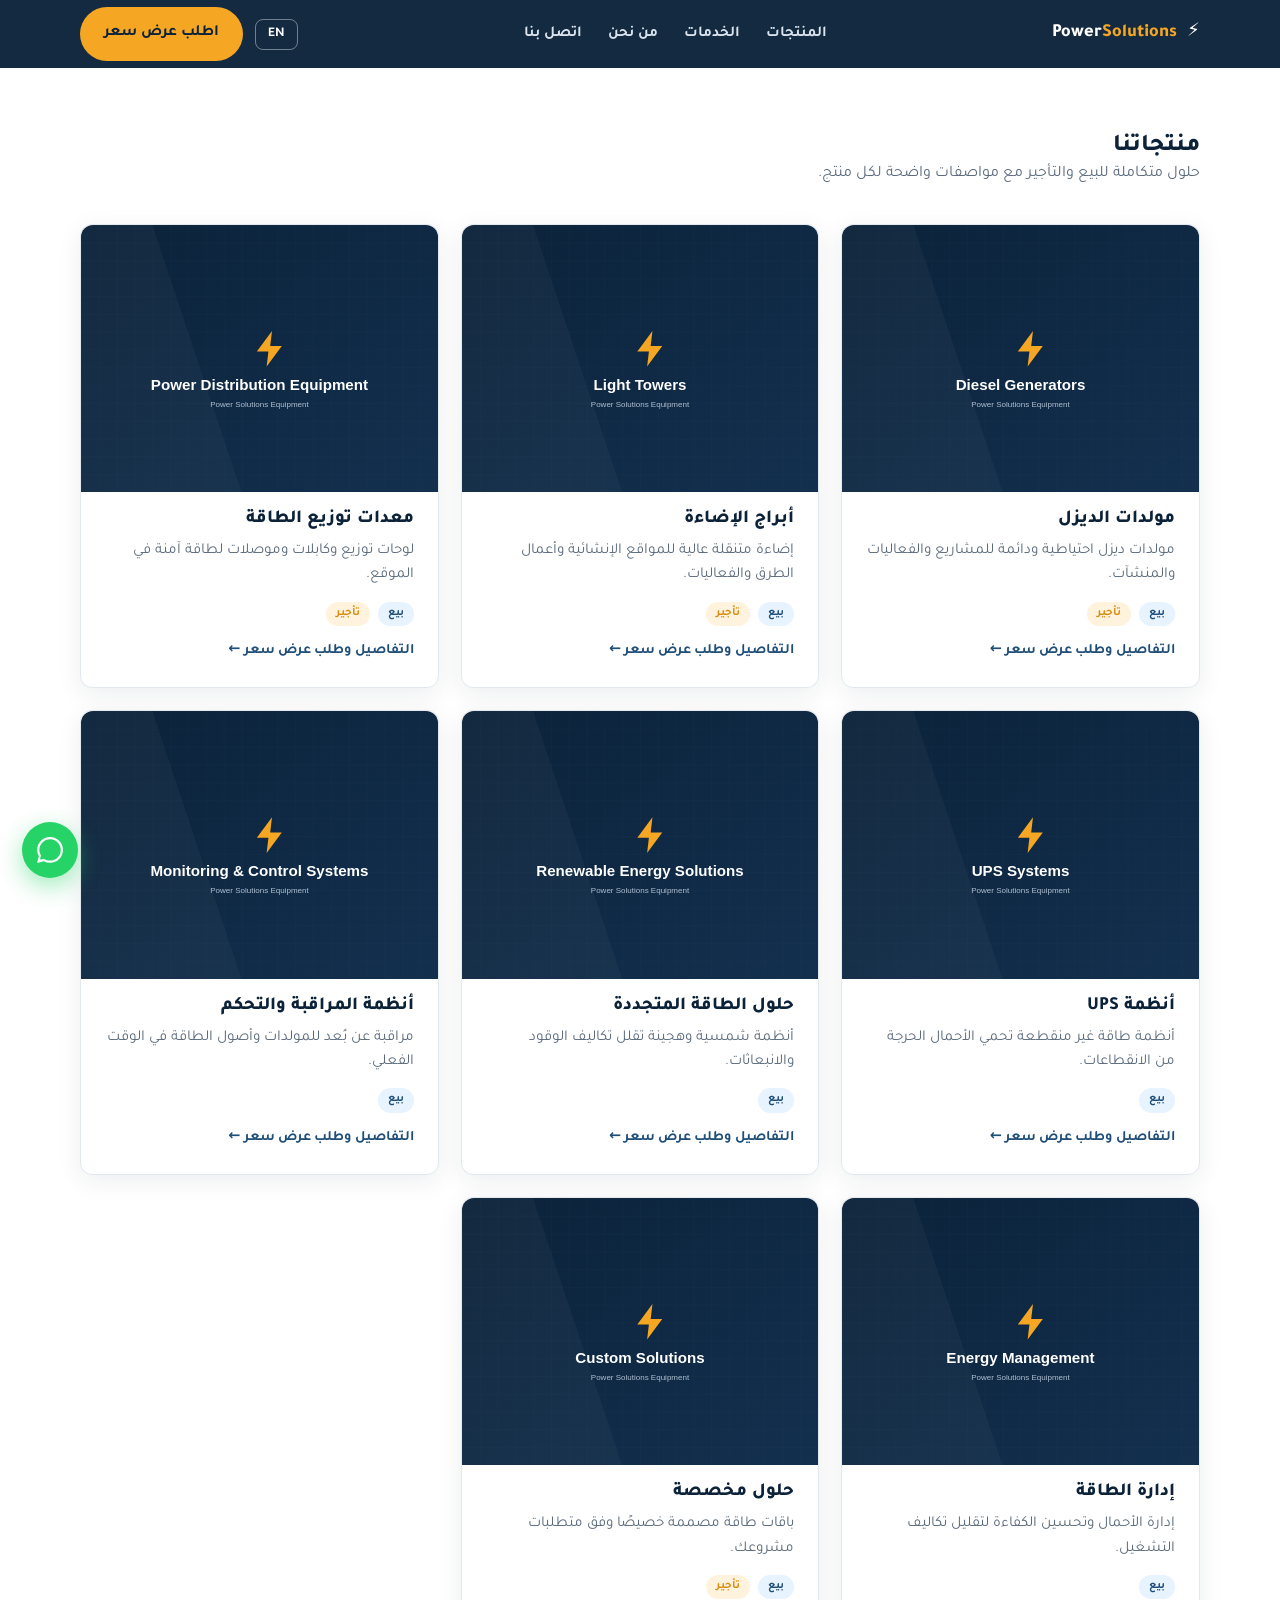
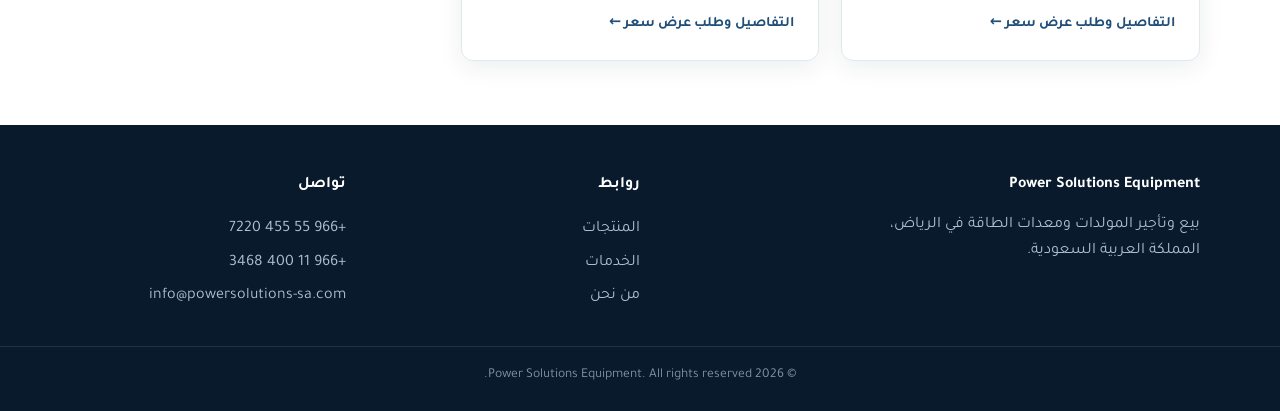
==== products/index.html @ 56296ce0 "Initial Power Solutions Equipment website Bilingual AR/EN static marketing site: home, products (8 d" ====
<!DOCTYPE html>
<html lang="ar" dir="rtl">
<head>
  <meta charset="UTF-8" />
  <meta name="viewport" content="width=device-width, initial-scale=1.0" />
  <title>Products | Power Solutions Equipment — منتجاتنا</title>
  <meta name="description" content="Generators, light towers, UPS, power distribution and renewable energy — for sale and rental in Riyadh." />
  <link rel="canonical" href="https://powersolutions-sa.com/products/" />
  <link rel="preconnect" href="https://fonts.googleapis.com" />
  <link rel="preconnect" href="https://fonts.gstatic.com" crossorigin />
  <link href="https://fonts.googleapis.com/css2?family=Inter:wght@400;600;700;800&family=Tajawal:wght@400;500;700;800&display=swap" rel="stylesheet" />
  <link rel="stylesheet" href="../css/styles.css" />
  
</head>
<body>
  <header class="site-header">
    <div class="container nav">
      <a class="brand" href="../index.html">⚡ <span>Power<span class="spark">Solutions</span></span></a>
      <nav class="nav-links">
        <a href="index.html"><span data-ar>المنتجات</span><span data-en>Products</span></a>
        <a href="../services.html"><span data-ar>الخدمات</span><span data-en>Services</span></a>
        <a href="../about.html"><span data-ar>من نحن</span><span data-en>About</span></a>
        <a href="../index.html#quote"><span data-ar>اتصل بنا</span><span data-en>Contact</span></a>
      </nav>
      <div class="nav-actions">
        <button class="lang-toggle" data-lang-toggle><span data-lang-label>EN</span></button>
        <a class="btn btn-primary" href="../index.html#quote"><span data-ar>اطلب عرض سعر</span><span data-en>Get a quote</span></a>
        <button class="nav-toggle" data-nav-toggle aria-label="Menu">☰</button>
      </div>
    </div>
    <div class="mobile-menu" data-mobile-menu>
      <a href="index.html"><span data-ar>المنتجات</span><span data-en>Products</span></a>
      <a href="../services.html"><span data-ar>الخدمات</span><span data-en>Services</span></a>
      <a href="../about.html"><span data-ar>من نحن</span><span data-en>About</span></a>
      <a href="../index.html#quote"><span data-ar>اتصل بنا</span><span data-en>Contact</span></a>
    </div>
  </header>
  <section class="section">
    <div class="container">
      <h1 class="section-title"><span data-ar>منتجاتنا</span><span data-en>Our Products</span></h1>
      <p class="section-sub"><span data-ar>حلول متكاملة للبيع والتأجير مع مواصفات واضحة لكل منتج.</span><span data-en>Complete sale and rental solutions with clear specs for every product.</span></p>
      <div class="grid cols-3">
        <article class="card">
          <div class="media"><img src="../assets/img/generators.svg" alt="Diesel Generators" loading="lazy" /></div>
          <h3><span data-ar>مولدات الديزل</span><span data-en>Diesel Generators</span></h3>
          <p><span data-ar>مولدات ديزل احتياطية ودائمة للمشاريع والفعاليات والمنشآت.</span><span data-en>Reliable standby and prime power generators for projects, events and facilities.</span></p>
          <div class="tag-row"><span class="tag buy"><span data-ar>بيع</span><span data-en>Buy</span></span><span class="tag rent"><span data-ar>تأجير</span><span data-en>Rent</span></span></div>
          <a class="card-link" href="generators.html"><span data-ar>التفاصيل وطلب عرض سعر ←</span><span data-en>Details & quote →</span></a>
        </article>
        <article class="card">
          <div class="media"><img src="../assets/img/light-towers.svg" alt="Light Towers" loading="lazy" /></div>
          <h3><span data-ar>أبراج الإضاءة</span><span data-en>Light Towers</span></h3>
          <p><span data-ar>إضاءة متنقلة عالية للمواقع الإنشائية وأعمال الطرق والفعاليات.</span><span data-en>Mobile high-mast lighting for construction sites, roadworks and events.</span></p>
          <div class="tag-row"><span class="tag buy"><span data-ar>بيع</span><span data-en>Buy</span></span><span class="tag rent"><span data-ar>تأجير</span><span data-en>Rent</span></span></div>
          <a class="card-link" href="light-towers.html"><span data-ar>التفاصيل وطلب عرض سعر ←</span><span data-en>Details & quote →</span></a>
        </article>
        <article class="card">
          <div class="media"><img src="../assets/img/power-distribution.svg" alt="Power Distribution Equipment" loading="lazy" /></div>
          <h3><span data-ar>معدات توزيع الطاقة</span><span data-en>Power Distribution Equipment</span></h3>
          <p><span data-ar>لوحات توزيع وكابلات وموصلات لطاقة آمنة في الموقع.</span><span data-en>Distribution boards, cables and connectors for safe on-site power.</span></p>
          <div class="tag-row"><span class="tag buy"><span data-ar>بيع</span><span data-en>Buy</span></span><span class="tag rent"><span data-ar>تأجير</span><span data-en>Rent</span></span></div>
          <a class="card-link" href="power-distribution.html"><span data-ar>التفاصيل وطلب عرض سعر ←</span><span data-en>Details & quote →</span></a>
        </article>
        <article class="card">
          <div class="media"><img src="../assets/img/ups.svg" alt="UPS Systems" loading="lazy" /></div>
          <h3><span data-ar>أنظمة UPS</span><span data-en>UPS Systems</span></h3>
          <p><span data-ar>أنظمة طاقة غير منقطعة تحمي الأحمال الحرجة من الانقطاعات.</span><span data-en>Uninterruptible power supplies protecting critical loads from outages.</span></p>
          <div class="tag-row"><span class="tag buy"><span data-ar>بيع</span><span data-en>Buy</span></span></div>
          <a class="card-link" href="ups.html"><span data-ar>التفاصيل وطلب عرض سعر ←</span><span data-en>Details & quote →</span></a>
        </article>
        <article class="card">
          <div class="media"><img src="../assets/img/renewable-energy.svg" alt="Renewable Energy Solutions" loading="lazy" /></div>
          <h3><span data-ar>حلول الطاقة المتجددة</span><span data-en>Renewable Energy Solutions</span></h3>
          <p><span data-ar>أنظمة شمسية وهجينة تقلل تكاليف الوقود والانبعاثات.</span><span data-en>Solar and hybrid systems that cut fuel costs and emissions.</span></p>
          <div class="tag-row"><span class="tag buy"><span data-ar>بيع</span><span data-en>Buy</span></span></div>
          <a class="card-link" href="renewable-energy.html"><span data-ar>التفاصيل وطلب عرض سعر ←</span><span data-en>Details & quote →</span></a>
        </article>
        <article class="card">
          <div class="media"><img src="../assets/img/monitoring-control.svg" alt="Monitoring & Control Systems" loading="lazy" /></div>
          <h3><span data-ar>أنظمة المراقبة والتحكم</span><span data-en>Monitoring & Control Systems</span></h3>
          <p><span data-ar>مراقبة عن بُعد للمولدات وأصول الطاقة في الوقت الفعلي.</span><span data-en>Remote monitoring of generators and power assets in real time.</span></p>
          <div class="tag-row"><span class="tag buy"><span data-ar>بيع</span><span data-en>Buy</span></span></div>
          <a class="card-link" href="monitoring-control.html"><span data-ar>التفاصيل وطلب عرض سعر ←</span><span data-en>Details & quote →</span></a>
        </article>
        <article class="card">
          <div class="media"><img src="../assets/img/energy-management.svg" alt="Energy Management" loading="lazy" /></div>
          <h3><span data-ar>إدارة الطاقة</span><span data-en>Energy Management</span></h3>
          <p><span data-ar>إدارة الأحمال وتحسين الكفاءة لتقليل تكاليف التشغيل.</span><span data-en>Load management and efficiency optimization to reduce running costs.</span></p>
          <div class="tag-row"><span class="tag buy"><span data-ar>بيع</span><span data-en>Buy</span></span></div>
          <a class="card-link" href="energy-management.html"><span data-ar>التفاصيل وطلب عرض سعر ←</span><span data-en>Details & quote →</span></a>
        </article>
        <article class="card">
          <div class="media"><img src="../assets/img/custom-solutions.svg" alt="Custom Solutions" loading="lazy" /></div>
          <h3><span data-ar>حلول مخصصة</span><span data-en>Custom Solutions</span></h3>
          <p><span data-ar>باقات طاقة مصممة خصيصًا وفق متطلبات مشروعك.</span><span data-en>Tailored power packages engineered to your project requirements.</span></p>
          <div class="tag-row"><span class="tag buy"><span data-ar>بيع</span><span data-en>Buy</span></span><span class="tag rent"><span data-ar>تأجير</span><span data-en>Rent</span></span></div>
          <a class="card-link" href="custom-solutions.html"><span data-ar>التفاصيل وطلب عرض سعر ←</span><span data-en>Details & quote →</span></a>
        </article>
      </div>
    </div>
  </section>
  <footer class="site-footer">
    <div class="container footer-grid">
      <div>
        <h4>Power Solutions Equipment</h4>
        <p style="max-width:320px"><span data-ar>بيع وتأجير المولدات ومعدات الطاقة في الرياض، المملكة العربية السعودية.</span><span data-en>Sale and rental of generators and power equipment in Riyadh, Saudi Arabia.</span></p>
      </div>
      <div>
        <h4><span data-ar>روابط</span><span data-en>Links</span></h4>
        <a href="index.html"><span data-ar>المنتجات</span><span data-en>Products</span></a>
        <a href="../services.html"><span data-ar>الخدمات</span><span data-en>Services</span></a>
        <a href="../about.html"><span data-ar>من نحن</span><span data-en>About</span></a>
      </div>
      <div>
        <h4><span data-ar>تواصل</span><span data-en>Contact</span></h4>
        <a href="tel:+966554557220">+966 55 455 7220</a>
        <a href="tel:+966114003468">+966 11 400 3468</a>
        <a href="mailto:info@powersolutions-sa.com">info@powersolutions-sa.com</a>
      </div>
    </div>
    <div class="footer-bottom">© 2026 Power Solutions Equipment. All rights reserved.</div>
  </footer>
  <a class="wa-float" data-wa="966554557220" target="_blank" rel="noopener" aria-label="WhatsApp">
    <svg width="26" height="26" viewBox="0 0 24 24" fill="currentColor"><path d="M.057 24l1.687-6.163a11.867 11.867 0 01-1.587-5.945C.16 5.335 5.495 0 12.05 0a11.82 11.82 0 018.413 3.488 11.82 11.82 0 013.48 8.414c-.003 6.557-5.338 11.892-11.893 11.892a11.9 11.9 0 01-5.688-1.448L.057 24zm6.597-3.807c1.676.995 3.276 1.591 5.392 1.592 5.448 0 9.886-4.434 9.889-9.885.002-5.462-4.415-9.89-9.881-9.892-5.452 0-9.887 4.434-9.889 9.884a9.86 9.86 0 001.51 5.26l-.999 3.648 3.978-.607z"/></svg>
  </a>
  <script src="../js/i18n.js"></script>
  <script src="../js/main.js"></script>
</body>
</html>
---- css/styles.css ----
/* ==========================================================================
   Power Solutions Equipment (PSE) — base styles
   Mobile-first · RTL/LTR aware · industrial energy brand
   ========================================================================== */

:root {
  --navy: #0b2239;        /* deep industrial navy */
  --navy-700: #13304f;
  --steel: #1f4e79;
  --amber: #f5a623;       /* energy accent */
  --amber-600: #d98c0f;
  --ink: #1a2230;
  --muted: #5b6b7c;
  --line: #e3e8ee;
  --bg: #ffffff;
  --bg-soft: #f5f8fb;
  --white: #ffffff;
  --radius: 12px;
  --shadow: 0 6px 24px rgba(11, 34, 57, 0.08);
  --max: 1160px;
  --font-ar: "Tajawal", system-ui, sans-serif;
  --font-en: "Inter", system-ui, sans-serif;
}

* { box-sizing: border-box; margin: 0; padding: 0; }

html { scroll-behavior: smooth; }

body {
  font-family: var(--font-en);
  color: var(--ink);
  background: var(--bg);
  line-height: 1.6;
  -webkit-font-smoothing: antialiased;
}

html[lang="ar"] body { font-family: var(--font-ar); }

img { max-width: 100%; display: block; }

a { color: inherit; text-decoration: none; }

.container { width: 100%; max-width: var(--max); margin: 0 auto; padding: 0 20px; }

.section { padding: 64px 0; }
.section-soft { background: var(--bg-soft); }

h1, h2, h3 { line-height: 1.25; color: var(--navy); font-weight: 800; }
h2.section-title { font-size: clamp(1.6rem, 4vw, 2.4rem); margin-bottom: 8px; }
.section-sub { color: var(--muted); margin-bottom: 36px; max-width: 640px; }

/* Logical properties so margins/padding flip automatically in RTL */
.section-head { margin-inline-start: 0; }

/* ---------- Buttons ---------- */
.btn {
  display: inline-flex; align-items: center; gap: 8px;
  padding: 12px 22px; border-radius: 999px; font-weight: 700;
  border: 2px solid transparent; cursor: pointer; transition: .18s;
  font-family: inherit; font-size: .98rem;
}
.btn-primary { background: var(--amber); color: var(--navy); }
.btn-primary:hover { background: var(--amber-600); transform: translateY(-1px); }
.btn-ghost { background: transparent; color: var(--white); border-color: rgba(255,255,255,.5); }
.btn-ghost:hover { background: rgba(255,255,255,.12); }
.btn-outline { background: transparent; color: var(--navy); border-color: var(--navy); }
.btn-outline:hover { background: var(--navy); color: var(--white); }

/* ---------- Header / Nav ---------- */
.site-header {
  position: sticky; top: 0; z-index: 50;
  background: rgba(11,34,57,.96); backdrop-filter: blur(6px);
  color: var(--white);
}
.nav { display: flex; align-items: center; justify-content: space-between; height: 68px; }
.brand { display: flex; align-items: center; gap: 10px; font-weight: 800; font-size: 1.15rem; color: #fff; }
.brand .spark { color: var(--amber); }
.nav-links { display: none; gap: 26px; align-items: center; }
.nav-links a { color: #dbe4ee; font-weight: 600; font-size: .95rem; }
.nav-links a:hover { color: var(--amber); }
.nav-actions { display: flex; align-items: center; gap: 12px; }
.lang-toggle {
  background: transparent; color: #fff; border: 1px solid rgba(255,255,255,.4);
  border-radius: 8px; padding: 6px 12px; font-weight: 700; cursor: pointer; font-family: inherit;
}
.nav-toggle { display: inline-flex; background: none; border: 0; color: #fff; font-size: 1.5rem; cursor: pointer; }

.mobile-menu { display: none; background: var(--navy-700); padding: 8px 20px 18px; }
.mobile-menu.open { display: block; }
.mobile-menu a { display: block; padding: 10px 0; color: #dbe4ee; font-weight: 600; border-bottom: 1px solid rgba(255,255,255,.08); }

@media (min-width: 900px) {
  .nav-links { display: flex; }
  .nav-toggle { display: none; }
}

/* ---------- Hero ---------- */
.hero {
  background:
    linear-gradient(rgba(11,34,57,.82), rgba(11,34,57,.9)),
    url("../assets/img/hero.svg") center/cover no-repeat, var(--navy);
  color: #fff; padding: 90px 0;
}
.hero h1 { color: #fff; font-size: clamp(2rem, 5.5vw, 3.4rem); max-width: 760px; }
.hero p { color: #cfdcea; font-size: 1.15rem; margin: 18px 0 30px; max-width: 620px; }
.hero-cta { display: flex; flex-wrap: wrap; gap: 14px; }
.hero-stats { display: flex; flex-wrap: wrap; gap: 36px; margin-top: 48px; }
.hero-stats .stat b { display: block; font-size: 1.9rem; color: var(--amber); }
.hero-stats .stat span { color: #aebfd0; font-size: .9rem; }

/* ---------- Cards grid ---------- */
.grid { display: grid; gap: 22px; grid-template-columns: 1fr; }
@media (min-width: 640px) { .grid.cols-2 { grid-template-columns: repeat(2, 1fr); } }
@media (min-width: 900px) {
  .grid.cols-3 { grid-template-columns: repeat(3, 1fr); }
  .grid.cols-4 { grid-template-columns: repeat(4, 1fr); }
}

.card {
  background: var(--white); border: 1px solid var(--line); border-radius: var(--radius);
  padding: 24px; box-shadow: var(--shadow); transition: .18s; display: flex; flex-direction: column;
}
.card:hover { transform: translateY(-3px); border-color: #cdd8e3; }
.card .media { margin: -24px -24px 16px; border-radius: var(--radius) var(--radius) 0 0; overflow: hidden; aspect-ratio: 4 / 3; }
.card .media img { width: 100%; height: 100%; object-fit: cover; }
.card .icon { width: 46px; height: 46px; border-radius: 10px; background: var(--bg-soft);
  display: grid; place-items: center; color: var(--steel); font-size: 1.4rem; margin-bottom: 14px; }
.card h3 { font-size: 1.15rem; margin-bottom: 8px; }
.card p { color: var(--muted); font-size: .95rem; flex: 1; }
.tag-row { display: flex; gap: 8px; margin-top: 14px; flex-wrap: wrap; }
.tag { font-size: .72rem; font-weight: 700; padding: 3px 10px; border-radius: 999px; }
.tag.buy { background: #e7f3ff; color: var(--steel); }
.tag.rent { background: #fff3dd; color: var(--amber-600); }
.card-link { margin-top: 14px; color: var(--steel); font-weight: 700; font-size: .9rem; }

/* ---------- Product detail ---------- */
.spec-table { width: 100%; border-collapse: collapse; margin: 20px 0; }
.spec-table th, .spec-table td { text-align: start; padding: 12px 14px; border-bottom: 1px solid var(--line); }
.spec-table th { width: 40%; color: var(--navy); font-weight: 700; background: var(--bg-soft); }

/* ---------- Product detail hero image ---------- */
.product-hero { width: 100%; max-height: 420px; object-fit: cover; border-radius: var(--radius); margin: 8px 0 24px; }

/* ---------- Gallery ---------- */
.gallery-item { position: relative; border-radius: var(--radius); overflow: hidden; aspect-ratio: 4 / 3; box-shadow: var(--shadow); }
.gallery-item img { width: 100%; height: 100%; object-fit: cover; transition: .25s; }
.gallery-item:hover img { transform: scale(1.05); }
.gallery-item .caption {
  position: absolute; inset-inline: 0; inset-block-end: 0; padding: 14px 16px;
  background: linear-gradient(transparent, rgba(8,26,44,.92)); color: #fff; font-weight: 700; font-size: .95rem;
}

/* ---------- Testimonials ---------- */
.testimonial { background: var(--white); border: 1px solid var(--line); border-radius: var(--radius); padding: 26px; box-shadow: var(--shadow); }
.testimonial .quote-mark { color: var(--amber); font-size: 2.4rem; line-height: 1; font-weight: 800; }
.testimonial p { color: var(--ink); margin: 6px 0 16px; font-size: 1rem; }
.testimonial .who { display: flex; align-items: center; gap: 12px; }
.testimonial .avatar { width: 42px; height: 42px; border-radius: 50%; background: var(--navy); color: #fff; display: grid; place-items: center; font-weight: 800; }
.testimonial .who b { display: block; color: var(--navy); font-size: .95rem; }
.testimonial .who span { color: var(--muted); font-size: .82rem; }
.stars { color: var(--amber); letter-spacing: 2px; }

/* ---------- Quote form ---------- */
.quote { background: var(--navy); color: #fff; }
.quote h2 { color: #fff; }
.form-grid { display: grid; gap: 16px; grid-template-columns: 1fr; max-width: 640px; }
@media (min-width: 640px) { .form-grid.two { grid-template-columns: 1fr 1fr; } }
.form-grid label { display: flex; flex-direction: column; gap: 6px; font-size: .9rem; color: #cfdcea; }
.form-grid input, .form-grid select, .form-grid textarea {
  padding: 12px 14px; border-radius: 10px; border: 1px solid rgba(255,255,255,.2);
  background: rgba(255,255,255,.06); color: #fff; font-family: inherit; font-size: 1rem;
}
.form-grid input::placeholder, .form-grid textarea::placeholder { color: #8ea3b8; }
.form-grid .full { grid-column: 1 / -1; }

/* ---------- Footer ---------- */
.site-footer { background: #081a2c; color: #aebfd0; padding: 48px 0 24px; }
.footer-grid { display: grid; gap: 28px; grid-template-columns: 1fr; }
@media (min-width: 720px) { .footer-grid { grid-template-columns: 2fr 1fr 1fr; } }
.site-footer h4 { color: #fff; margin-bottom: 14px; font-size: 1rem; }
.site-footer a { display: block; padding: 4px 0; color: #aebfd0; }
.site-footer a:hover { color: var(--amber); }
.footer-bottom { border-top: 1px solid rgba(255,255,255,.1); margin-top: 32px; padding-top: 18px;
  font-size: .85rem; text-align: center; color: #7f93a8; }

/* ---------- Floating WhatsApp ---------- */
.wa-float {
  position: fixed; inset-block-end: 22px; inset-inline-end: 22px; z-index: 60;
  width: 56px; height: 56px; border-radius: 50%; background: #25d366;
  display: grid; place-items: center; box-shadow: 0 8px 24px rgba(37,211,102,.45);
  color: #fff; font-size: 1.7rem; transition: .18s;
}
.wa-float:hover { transform: scale(1.08); }

/* ---------- i18n visibility ---------- */
[data-ar] { display: none; }
html[lang="ar"] [data-ar] { display: revert; }
html[lang="ar"] [data-en] { display: none; }
html[lang="en"] [data-en] { display: revert; }
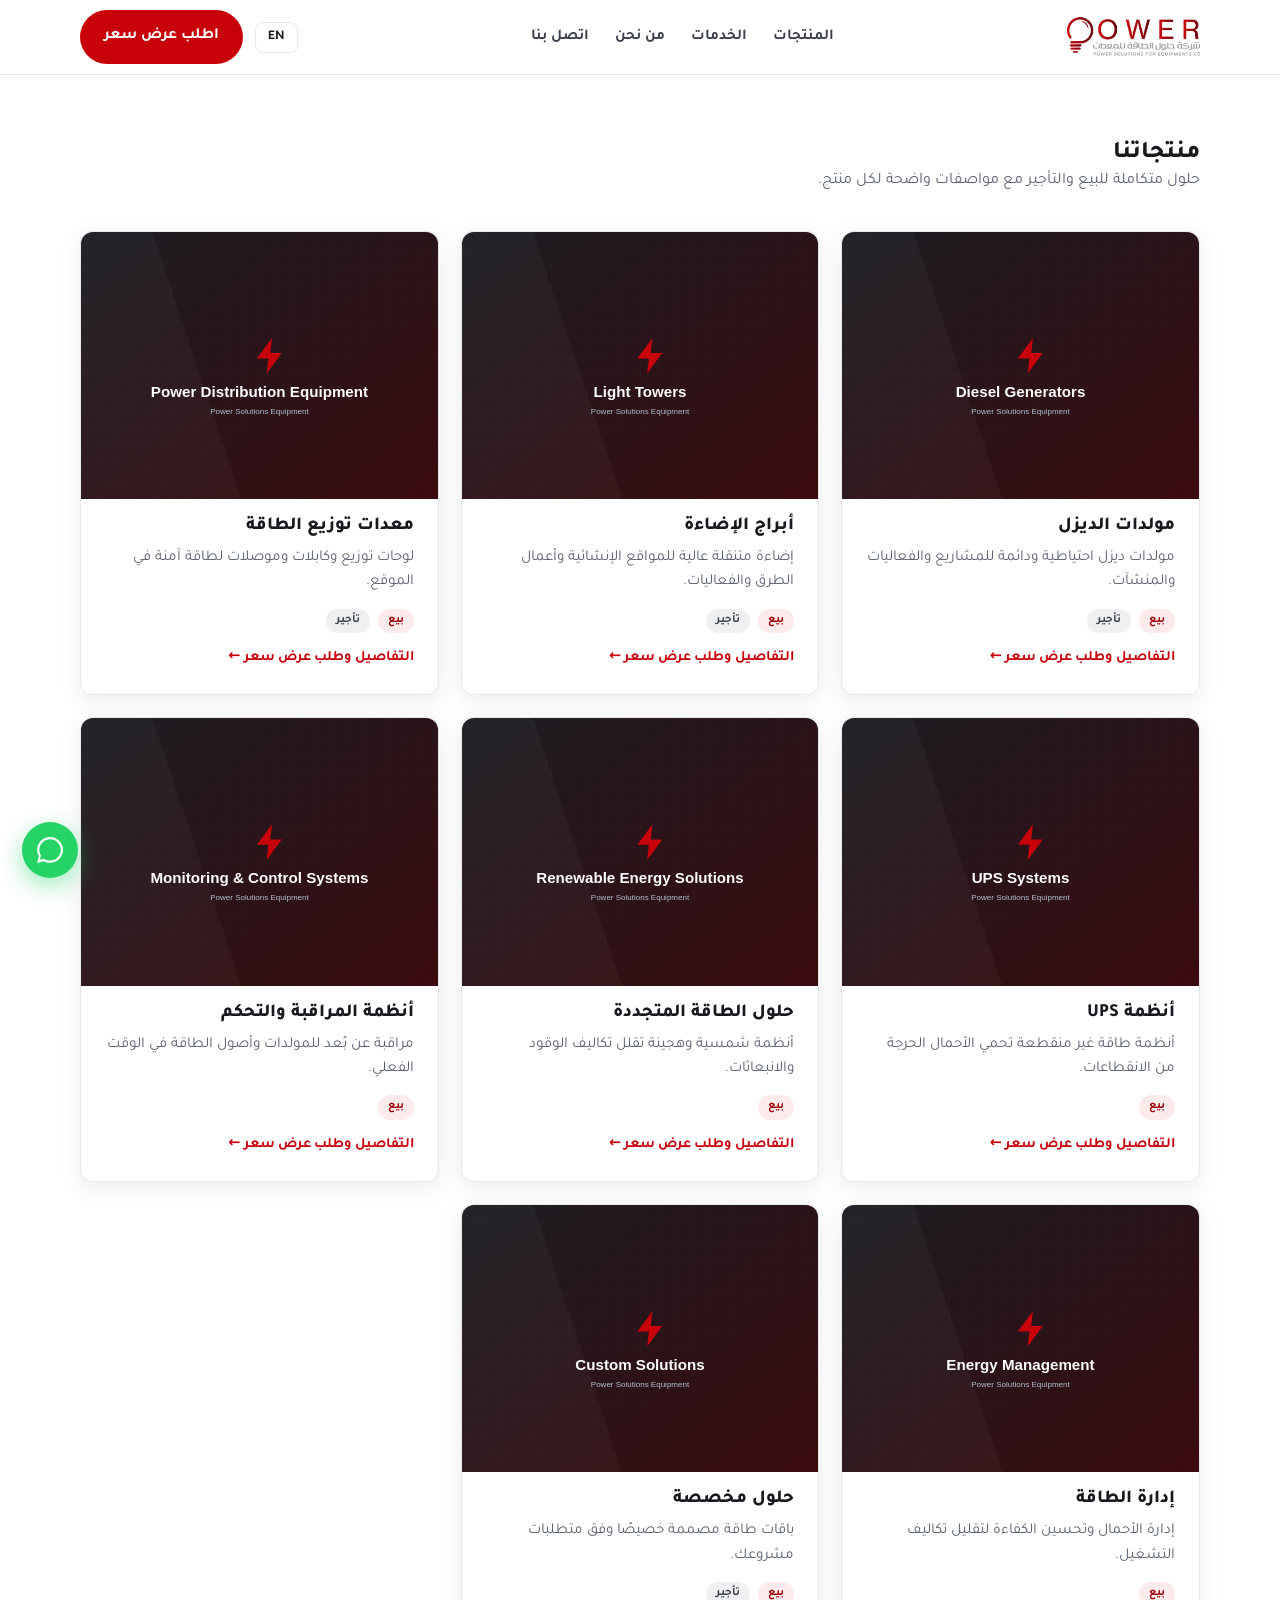
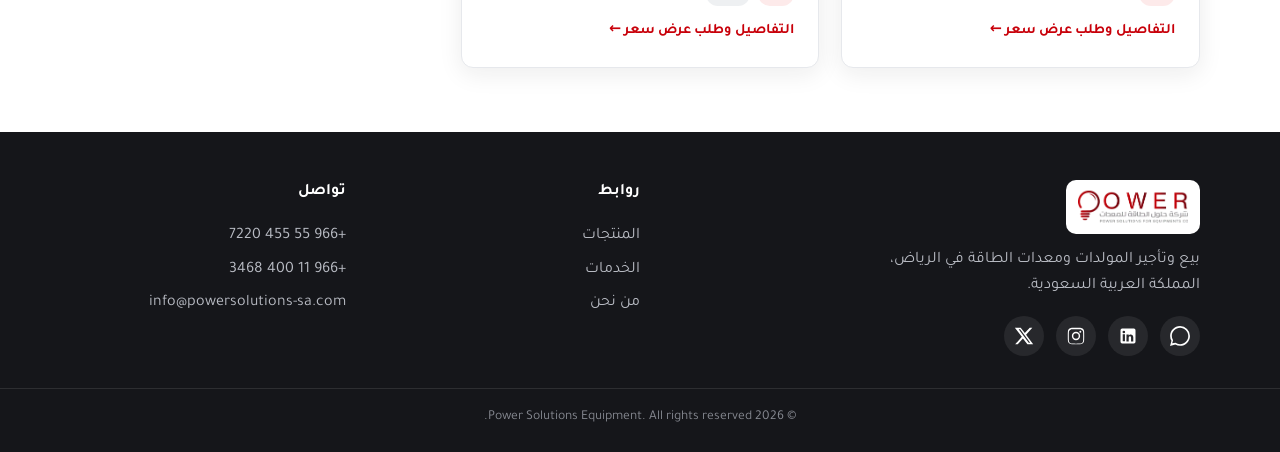
==== commit f30ddafd: "Brand with official logo; add map, social buttons, contact section - Use official PSE logo in white " ====
--- a/products/index.html
+++ b/products/index.html
@@ -9,13 +9,15 @@
   <link rel="preconnect" href="https://fonts.googleapis.com" />
   <link rel="preconnect" href="https://fonts.gstatic.com" crossorigin />
   <link href="https://fonts.googleapis.com/css2?family=Inter:wght@400;600;700;800&family=Tajawal:wght@400;500;700;800&display=swap" rel="stylesheet" />
+  <link rel="icon" type="image/svg+xml" href="../assets/img/favicon.svg" />
+  <link rel="apple-touch-icon" href="../assets/img/logo.webp" />
   <link rel="stylesheet" href="../css/styles.css" />
   
 </head>
 <body>
   <header class="site-header">
     <div class="container nav">
-      <a class="brand" href="../index.html">⚡ <span>Power<span class="spark">Solutions</span></span></a>
+      <a class="brand" href="../index.html"><img class="brand-logo" src="../assets/img/logo.webp" alt="Power Solutions Equipment — شركة حلول الطاقة للمعدات" /></a>
       <nav class="nav-links">
         <a href="index.html"><span data-ar>المنتجات</span><span data-en>Products</span></a>
         <a href="../services.html"><span data-ar>الخدمات</span><span data-en>Services</span></a>
@@ -102,8 +104,14 @@
   <footer class="site-footer">
     <div class="container footer-grid">
       <div>
-        <h4>Power Solutions Equipment</h4>
+        <img class="footer-logo" src="../assets/img/logo.webp" alt="Power Solutions Equipment" />
         <p style="max-width:320px"><span data-ar>بيع وتأجير المولدات ومعدات الطاقة في الرياض، المملكة العربية السعودية.</span><span data-en>Sale and rental of generators and power equipment in Riyadh, Saudi Arabia.</span></p>
+        <div class="social-row">
+          <a href="https://wa.me/966554557220" target="_blank" rel="noopener" aria-label="WhatsApp"><svg viewBox="0 0 24 24" fill="currentColor"><path d="M.057 24l1.687-6.163a11.867 11.867 0 01-1.587-5.945C.16 5.335 5.495 0 12.05 0a11.82 11.82 0 018.413 3.488 11.82 11.82 0 013.48 8.414c-.003 6.557-5.338 11.892-11.893 11.892a11.9 11.9 0 01-5.688-1.448L.057 24zm6.597-3.807c1.676.995 3.276 1.591 5.392 1.592 5.448 0 9.886-4.434 9.889-9.885.002-5.462-4.415-9.89-9.881-9.892-5.452 0-9.887 4.434-9.889 9.884a9.86 9.86 0 001.51 5.26l-.999 3.648 3.978-.607z"/></svg></a>
+          <a href="#" target="_blank" rel="noopener" aria-label="LinkedIn"><svg viewBox="0 0 24 24" fill="currentColor"><path d="M19 3a2 2 0 012 2v14a2 2 0 01-2 2H5a2 2 0 01-2-2V5a2 2 0 012-2h14zM8.34 18.34V9.9H5.67v8.44h2.67zM7 8.73a1.55 1.55 0 100-3.1 1.55 1.55 0 000 3.1zm11.34 9.61v-4.63c0-2.47-1.32-3.62-3.08-3.62-1.42 0-2.06.78-2.41 1.33v-1.14h-2.67c.04.75 0 8.44 0 8.44h2.67v-4.71c0-.24.02-.48.09-.65.19-.48.63-.98 1.37-.98.97 0 1.36.74 1.36 1.82v4.52h2.67z"/></svg></a>
+          <a href="#" target="_blank" rel="noopener" aria-label="Instagram"><svg viewBox="0 0 24 24" fill="currentColor"><path d="M12 2.16c3.2 0 3.58.01 4.85.07 1.17.05 1.8.25 2.23.41.56.22.96.48 1.38.9.42.42.68.82.9 1.38.16.43.36 1.06.41 2.23.06 1.27.07 1.65.07 4.85s-.01 3.58-.07 4.85c-.05 1.17-.25 1.8-.41 2.23-.22.56-.48.96-.9 1.38-.42.42-.82.68-1.38.9-.43.16-1.06.36-2.23.41-1.27.06-1.65.07-4.85.07s-3.58-.01-4.85-.07c-1.17-.05-1.8-.25-2.23-.41a3.81 3.81 0 01-1.38-.9 3.81 3.81 0 01-.9-1.38c-.16-.43-.36-1.06-.41-2.23C2.17 15.58 2.16 15.2 2.16 12s.01-3.58.07-4.85c.05-1.17.25-1.8.41-2.23.22-.56.48-.96.9-1.38.42-.42.82-.68 1.38-.9.43-.16 1.06-.36 2.23-.41C8.42 2.17 8.8 2.16 12 2.16zm0 1.8c-3.15 0-3.52.01-4.76.07-.9.04-1.38.19-1.71.32-.43.17-.74.37-1.06.69-.32.32-.52.63-.69 1.06-.13.33-.28.81-.32 1.71-.06 1.24-.07 1.61-.07 4.76s.01 3.52.07 4.76c.04.9.19 1.38.32 1.71.17.43.37.74.69 1.06.32.32.63.52 1.06.69.33.13.81.28 1.71.32 1.24.06 1.61.07 4.76.07s3.52-.01 4.76-.07c.9-.04 1.38-.19 1.71-.32.43-.17.74-.37 1.06-.69.32-.32.52-.63.69-1.06.13-.33.28-.81.32-1.71.06-1.24.07-1.61.07-4.76s-.01-3.52-.07-4.76c-.04-.9-.19-1.38-.32-1.71a2.85 2.85 0 00-.69-1.06 2.85 2.85 0 00-1.06-.69c-.33-.13-.81-.28-1.71-.32-1.24-.06-1.61-.07-4.76-.07zm0 3.06a4.98 4.98 0 110 9.96 4.98 4.98 0 010-9.96zm0 8.21a3.23 3.23 0 100-6.46 3.23 3.23 0 000 6.46zm6.34-8.41a1.16 1.16 0 11-2.32 0 1.16 1.16 0 012.32 0z"/></svg></a>
+          <a href="#" target="_blank" rel="noopener" aria-label="X"><svg viewBox="0 0 24 24" fill="currentColor"><path d="M18.9 2H22l-7.5 8.57L23 22h-6.9l-5.4-7.06L4.5 22H1.4l8-9.17L1 2h7.06l4.9 6.48L18.9 2zm-1.2 18h1.7L7.4 3.8H5.6L17.7 20z"/></svg></a>
+        </div>
       </div>
       <div>
         <h4><span data-ar>روابط</span><span data-en>Links</span></h4>
--- a/css/styles.css
+++ b/css/styles.css
@@ -4,19 +4,20 @@
    ========================================================================== */
 
 :root {
-  --navy: #0b2239;        /* deep industrial navy */
-  --navy-700: #13304f;
-  --steel: #1f4e79;
-  --amber: #f5a623;       /* energy accent */
-  --amber-600: #d98c0f;
-  --ink: #1a2230;
-  --muted: #5b6b7c;
-  --line: #e3e8ee;
+  --navy: #17191f;        /* near-black charcoal (headings + dark UI) */
+  --navy-700: #24262e;
+  --steel: #c8000a;       /* brand crimson accent (from logo) */
+  --amber: #c8000a;       /* brand crimson (primary action) */
+  --amber-600: #9e0008;
+  --maroon: #3a0a0e;      /* hero gradient end */
+  --ink: #1a1a1a;
+  --muted: #5b6270;
+  --line: #e6e8ec;
   --bg: #ffffff;
-  --bg-soft: #f5f8fb;
+  --bg-soft: #f6f7f9;
   --white: #ffffff;
   --radius: 12px;
-  --shadow: 0 6px 24px rgba(11, 34, 57, 0.08);
+  --shadow: 0 6px 24px rgba(23, 25, 31, 0.08);
   --max: 1160px;
   --font-ar: "Tajawal", system-ui, sans-serif;
   --font-en: "Inter", system-ui, sans-serif;
@@ -59,35 +60,36 @@
   border: 2px solid transparent; cursor: pointer; transition: .18s;
   font-family: inherit; font-size: .98rem;
 }
-.btn-primary { background: var(--amber); color: var(--navy); }
+.btn-primary { background: var(--amber); color: #fff; }
 .btn-primary:hover { background: var(--amber-600); transform: translateY(-1px); }
 .btn-ghost { background: transparent; color: var(--white); border-color: rgba(255,255,255,.5); }
 .btn-ghost:hover { background: rgba(255,255,255,.12); }
 .btn-outline { background: transparent; color: var(--navy); border-color: var(--navy); }
 .btn-outline:hover { background: var(--navy); color: var(--white); }
 
-/* ---------- Header / Nav ---------- */
+/* ---------- Header / Nav (white, logo-led) ---------- */
 .site-header {
   position: sticky; top: 0; z-index: 50;
-  background: rgba(11,34,57,.96); backdrop-filter: blur(6px);
-  color: var(--white);
-}
-.nav { display: flex; align-items: center; justify-content: space-between; height: 68px; }
-.brand { display: flex; align-items: center; gap: 10px; font-weight: 800; font-size: 1.15rem; color: #fff; }
-.brand .spark { color: var(--amber); }
+  background: rgba(255,255,255,.97); backdrop-filter: blur(6px);
+  color: var(--ink); border-bottom: 1px solid var(--line);
+}
+.nav { display: flex; align-items: center; justify-content: space-between; height: 74px; }
+.brand { display: flex; align-items: center; }
+.brand-logo { height: 46px; width: auto; }
 .nav-links { display: none; gap: 26px; align-items: center; }
-.nav-links a { color: #dbe4ee; font-weight: 600; font-size: .95rem; }
+.nav-links a { color: #3a3f4a; font-weight: 600; font-size: .95rem; }
 .nav-links a:hover { color: var(--amber); }
 .nav-actions { display: flex; align-items: center; gap: 12px; }
 .lang-toggle {
-  background: transparent; color: #fff; border: 1px solid rgba(255,255,255,.4);
+  background: transparent; color: var(--ink); border: 1px solid var(--line);
   border-radius: 8px; padding: 6px 12px; font-weight: 700; cursor: pointer; font-family: inherit;
 }
-.nav-toggle { display: inline-flex; background: none; border: 0; color: #fff; font-size: 1.5rem; cursor: pointer; }
-
-.mobile-menu { display: none; background: var(--navy-700); padding: 8px 20px 18px; }
+.lang-toggle:hover { border-color: var(--amber); color: var(--amber); }
+.nav-toggle { display: inline-flex; background: none; border: 0; color: var(--ink); font-size: 1.5rem; cursor: pointer; }
+
+.mobile-menu { display: none; background: #fff; padding: 8px 20px 18px; border-bottom: 1px solid var(--line); }
 .mobile-menu.open { display: block; }
-.mobile-menu a { display: block; padding: 10px 0; color: #dbe4ee; font-weight: 600; border-bottom: 1px solid rgba(255,255,255,.08); }
+.mobile-menu a { display: block; padding: 10px 0; color: #3a3f4a; font-weight: 600; border-bottom: 1px solid var(--line); }
 
 @media (min-width: 900px) {
   .nav-links { display: flex; }
@@ -97,16 +99,16 @@
 /* ---------- Hero ---------- */
 .hero {
   background:
-    linear-gradient(rgba(11,34,57,.82), rgba(11,34,57,.9)),
+    linear-gradient(120deg, rgba(23,25,31,.92), rgba(58,10,14,.88)),
     url("../assets/img/hero.svg") center/cover no-repeat, var(--navy);
   color: #fff; padding: 90px 0;
 }
 .hero h1 { color: #fff; font-size: clamp(2rem, 5.5vw, 3.4rem); max-width: 760px; }
-.hero p { color: #cfdcea; font-size: 1.15rem; margin: 18px 0 30px; max-width: 620px; }
+.hero p { color: #e7d7d9; font-size: 1.15rem; margin: 18px 0 30px; max-width: 620px; }
 .hero-cta { display: flex; flex-wrap: wrap; gap: 14px; }
 .hero-stats { display: flex; flex-wrap: wrap; gap: 36px; margin-top: 48px; }
-.hero-stats .stat b { display: block; font-size: 1.9rem; color: var(--amber); }
-.hero-stats .stat span { color: #aebfd0; font-size: .9rem; }
+.hero-stats .stat b { display: block; font-size: 1.9rem; color: #ff5a5f; }
+.hero-stats .stat span { color: #d9c7c9; font-size: .9rem; }
 
 /* ---------- Cards grid ---------- */
 .grid { display: grid; gap: 22px; grid-template-columns: 1fr; }
@@ -129,8 +131,8 @@
 .card p { color: var(--muted); font-size: .95rem; flex: 1; }
 .tag-row { display: flex; gap: 8px; margin-top: 14px; flex-wrap: wrap; }
 .tag { font-size: .72rem; font-weight: 700; padding: 3px 10px; border-radius: 999px; }
-.tag.buy { background: #e7f3ff; color: var(--steel); }
-.tag.rent { background: #fff3dd; color: var(--amber-600); }
+.tag.buy { background: #fdeaea; color: var(--amber-600); }
+.tag.rent { background: #eef0f2; color: #3a3f4a; }
 .card-link { margin-top: 14px; color: var(--steel); font-weight: 700; font-size: .9rem; }
 
 /* ---------- Product detail ---------- */
@@ -147,7 +149,7 @@
 .gallery-item:hover img { transform: scale(1.05); }
 .gallery-item .caption {
   position: absolute; inset-inline: 0; inset-block-end: 0; padding: 14px 16px;
-  background: linear-gradient(transparent, rgba(8,26,44,.92)); color: #fff; font-weight: 700; font-size: .95rem;
+  background: linear-gradient(transparent, rgba(23,25,31,.92)); color: #fff; font-weight: 700; font-size: .95rem;
 }
 
 /* ---------- Testimonials ---------- */
@@ -174,14 +176,36 @@
 .form-grid .full { grid-column: 1 / -1; }
 
 /* ---------- Footer ---------- */
-.site-footer { background: #081a2c; color: #aebfd0; padding: 48px 0 24px; }
+.site-footer { background: #15161a; color: #b9bcc4; padding: 48px 0 24px; }
+.footer-logo { height: 54px; width: auto; background: #fff; padding: 8px 12px; border-radius: 10px; margin-bottom: 14px; }
 .footer-grid { display: grid; gap: 28px; grid-template-columns: 1fr; }
 @media (min-width: 720px) { .footer-grid { grid-template-columns: 2fr 1fr 1fr; } }
 .site-footer h4 { color: #fff; margin-bottom: 14px; font-size: 1rem; }
-.site-footer a { display: block; padding: 4px 0; color: #aebfd0; }
-.site-footer a:hover { color: var(--amber); }
+.site-footer a { display: block; padding: 4px 0; color: #b9bcc4; }
+.site-footer a:hover { color: #ff5a5f; }
 .footer-bottom { border-top: 1px solid rgba(255,255,255,.1); margin-top: 32px; padding-top: 18px;
-  font-size: .85rem; text-align: center; color: #7f93a8; }
+  font-size: .85rem; text-align: center; color: #868991; }
+
+/* ---------- Social buttons ---------- */
+.social-row { display: flex; gap: 12px; margin-top: 16px; flex-wrap: wrap; }
+.social-row a {
+  width: 40px; height: 40px; border-radius: 50%; display: grid; place-items: center; padding: 0;
+  background: rgba(255,255,255,.08); color: #fff; transition: .18s;
+}
+.social-row a:hover { background: var(--amber); color: #fff; transform: translateY(-2px); }
+.social-row svg { width: 20px; height: 20px; }
+
+/* ---------- Contact + Map ---------- */
+.contact-grid { display: grid; gap: 28px; grid-template-columns: 1fr; align-items: start; }
+@media (min-width: 860px) { .contact-grid { grid-template-columns: 1fr 1fr; } }
+.map-embed { width: 100%; aspect-ratio: 4 / 3; border: 0; border-radius: var(--radius); box-shadow: var(--shadow); }
+.info-list { list-style: none; }
+.info-list li { display: flex; gap: 12px; padding: 12px 0; border-bottom: 1px solid var(--line); align-items: flex-start; }
+.info-list .ic { color: var(--amber); font-size: 1.2rem; flex-shrink: 0; }
+.info-list b { color: var(--navy); display: block; font-size: .95rem; }
+.info-list span { color: var(--muted); font-size: .92rem; }
+.info-list a { color: var(--muted); }
+.info-list a:hover { color: var(--amber); }
 
 /* ---------- Floating WhatsApp ---------- */
 .wa-float {
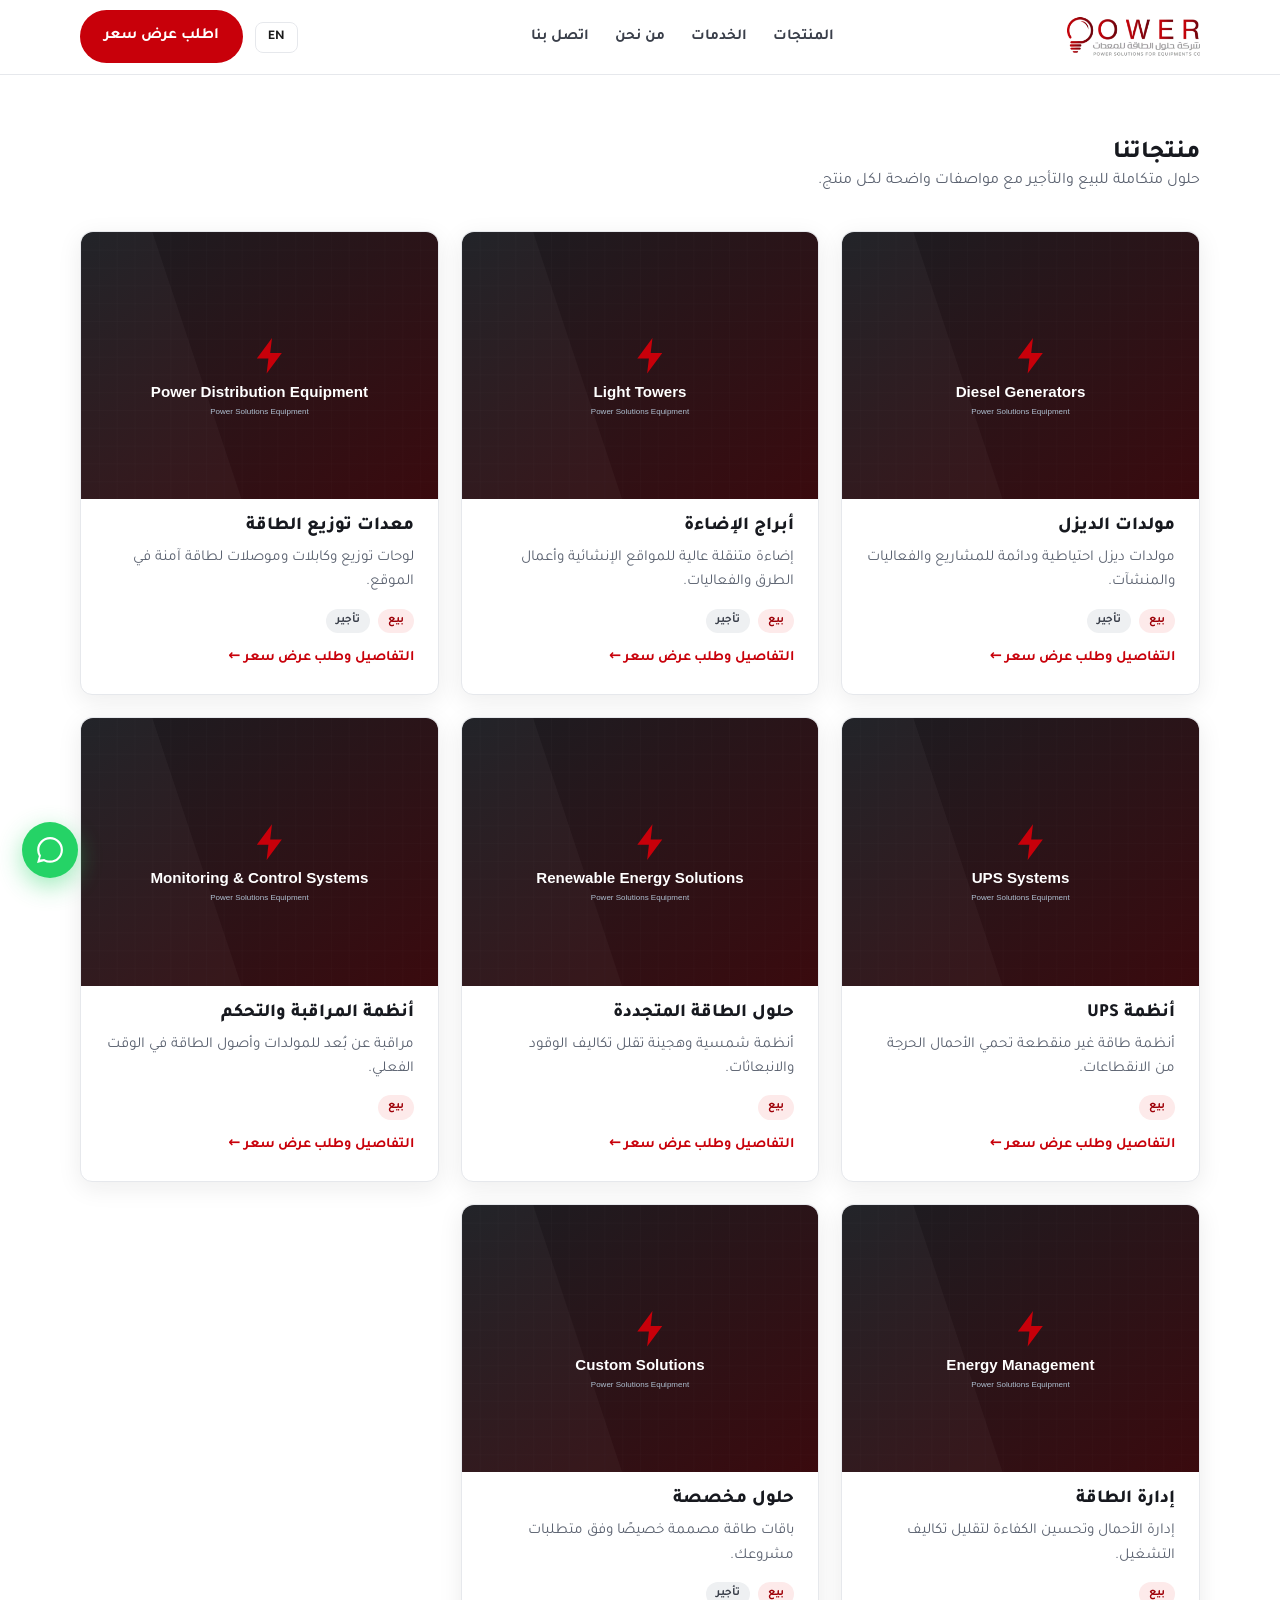
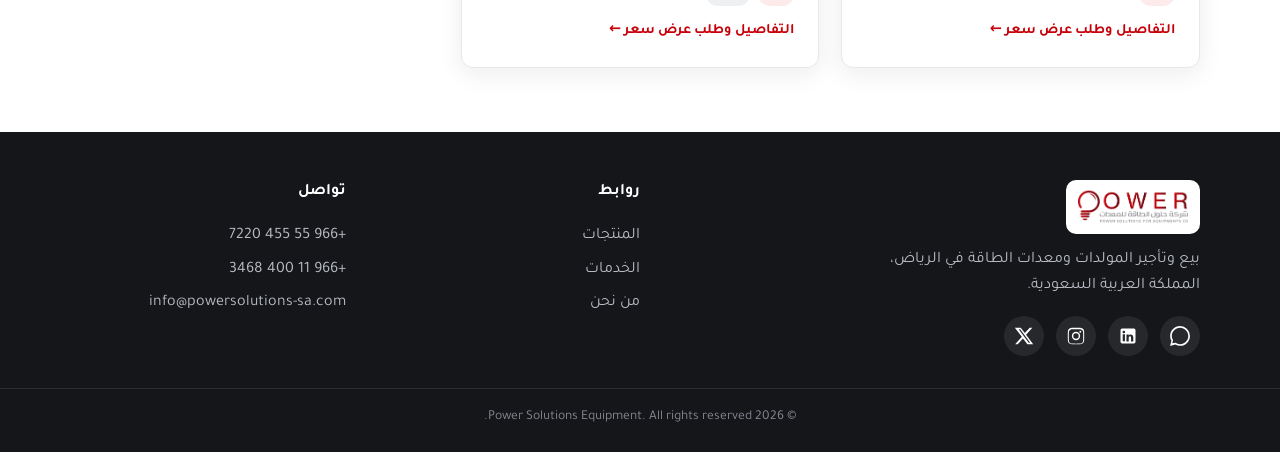
==== commit 0e924e54: "Add intro video + motion/fluidity; set real Ar Rayyan address - Intro 'video': looping animated SVG " ====
--- a/products/index.html
+++ b/products/index.html
@@ -133,5 +133,6 @@
   </a>
   <script src="../js/i18n.js"></script>
   <script src="../js/main.js"></script>
+  <script src="../js/motion.js"></script>
 </body>
 </html>
--- a/css/styles.css
+++ b/css/styles.css
@@ -216,6 +216,82 @@
 }
 .wa-float:hover { transform: scale(1.08); }
 
+/* ==========================================================================
+   Motion & fluidity
+   ========================================================================== */
+
+/* Smooth micro-interactions */
+.btn:active { transform: translateY(0); }
+.card .media img { transition: transform .45s cubic-bezier(.2,.7,.2,1); }
+.card:hover .media img { transform: scale(1.06); }
+.card-link { transition: letter-spacing .2s, color .2s; }
+.card:hover .card-link { letter-spacing: .3px; }
+.social-row a, .wa-float, .lang-toggle, .btn { will-change: transform; }
+
+/* Sticky header gains a shadow once scrolled */
+.site-header { transition: box-shadow .25s, background .25s; }
+.site-header.scrolled { box-shadow: 0 6px 22px rgba(23,25,31,.10); }
+
+/* Animated hero backdrop (home) */
+.hero { position: relative; overflow: hidden; }
+.hero > .container { position: relative; z-index: 2; }
+.hero-fx { position: absolute; inset: 0; z-index: 1; pointer-events: none; overflow: hidden; }
+.hero-fx .orb { position: absolute; border-radius: 50%; filter: blur(44px); opacity: .5;
+  animation: float 15s ease-in-out infinite; }
+.hero-fx .o1 { width: 360px; height: 360px; background: #c8000a; top: -90px; inset-inline-start: -70px; }
+.hero-fx .o2 { width: 280px; height: 280px; background: #7d0a1b; bottom: -70px; inset-inline-end: 8%; animation-delay: -5s; }
+.hero-fx .o3 { width: 190px; height: 190px; background: #ff5a5f; top: 38%; inset-inline-end: -50px; opacity: .32; animation-delay: -9s; }
+@keyframes float {
+  0%, 100% { transform: translate(0,0) scale(1); }
+  33% { transform: translate(22px,-26px) scale(1.08); }
+  66% { transform: translate(-18px,20px) scale(.95); }
+}
+
+/* Hero content staggered entrance */
+.hero h1 { animation: riseIn .7s .05s both; }
+.hero p { animation: riseIn .7s .18s both; }
+.hero-cta { animation: riseIn .7s .3s both; }
+.hero-stats { animation: riseIn .7s .42s both; }
+@keyframes riseIn { from { opacity: 0; transform: translateY(22px); } to { opacity: 1; transform: none; } }
+
+/* Scroll reveal (applied by motion.js) */
+.reveal { opacity: 0; transform: translateY(26px);
+  transition: opacity .6s cubic-bezier(.2,.7,.2,1), transform .6s cubic-bezier(.2,.7,.2,1); }
+.reveal.in { opacity: 1; transform: none; }
+
+/* Play button (intro video) */
+.play-btn { display: inline-flex; align-items: center; gap: 12px; color: #fff; font-weight: 700;
+  font-family: inherit; background: none; border: 0; cursor: pointer; font-size: 1rem; }
+.play-btn .ring { position: relative; width: 48px; height: 48px; border-radius: 50%;
+  background: #fff; color: var(--amber); display: grid; place-items: center; transition: transform .18s; }
+.play-btn:hover .ring { transform: scale(1.08); }
+.play-btn .ring::after { content: ""; position: absolute; inset: 0; border-radius: 50%;
+  border: 2px solid rgba(255,255,255,.7); animation: pulsering 2.2s ease-out infinite; }
+@keyframes pulsering { 0% { transform: scale(1); opacity: .7; } 100% { transform: scale(1.9); opacity: 0; } }
+
+/* Intro video modal */
+.video-modal { position: fixed; inset: 0; z-index: 100; display: grid; place-items: center; padding: 20px;
+  background: rgba(10,10,12,.85); opacity: 0; visibility: hidden; transition: opacity .3s, visibility .3s; }
+.video-modal.open { opacity: 1; visibility: visible; }
+.video-box { position: relative; width: min(960px, 96vw); aspect-ratio: 16 / 9; background: #0e0f12;
+  border-radius: 16px; overflow: hidden; box-shadow: 0 30px 80px rgba(0,0,0,.55);
+  transform: scale(.94); transition: transform .3s cubic-bezier(.2,.7,.2,1); }
+.video-modal.open .video-box { transform: scale(1); }
+.video-box svg, .video-box video { width: 100%; height: 100%; display: block; }
+.video-close { position: absolute; top: 10px; inset-inline-end: 10px; z-index: 3; width: 42px; height: 42px;
+  border-radius: 50%; border: 0; background: rgba(0,0,0,.5); color: #fff; font-size: 1.4rem; cursor: pointer; transition: background .18s; }
+.video-close:hover { background: var(--amber); }
+
+/* Respect reduced-motion */
+@media (prefers-reduced-motion: reduce) {
+  *, *::before, *::after {
+    animation-duration: .001ms !important; animation-iteration-count: 1 !important;
+    transition-duration: .001ms !important; scroll-behavior: auto !important;
+  }
+  .reveal { opacity: 1; transform: none; }
+  .hero-fx { display: none; }
+}
+
 /* ---------- i18n visibility ---------- */
 [data-ar] { display: none; }
 html[lang="ar"] [data-ar] { display: revert; }
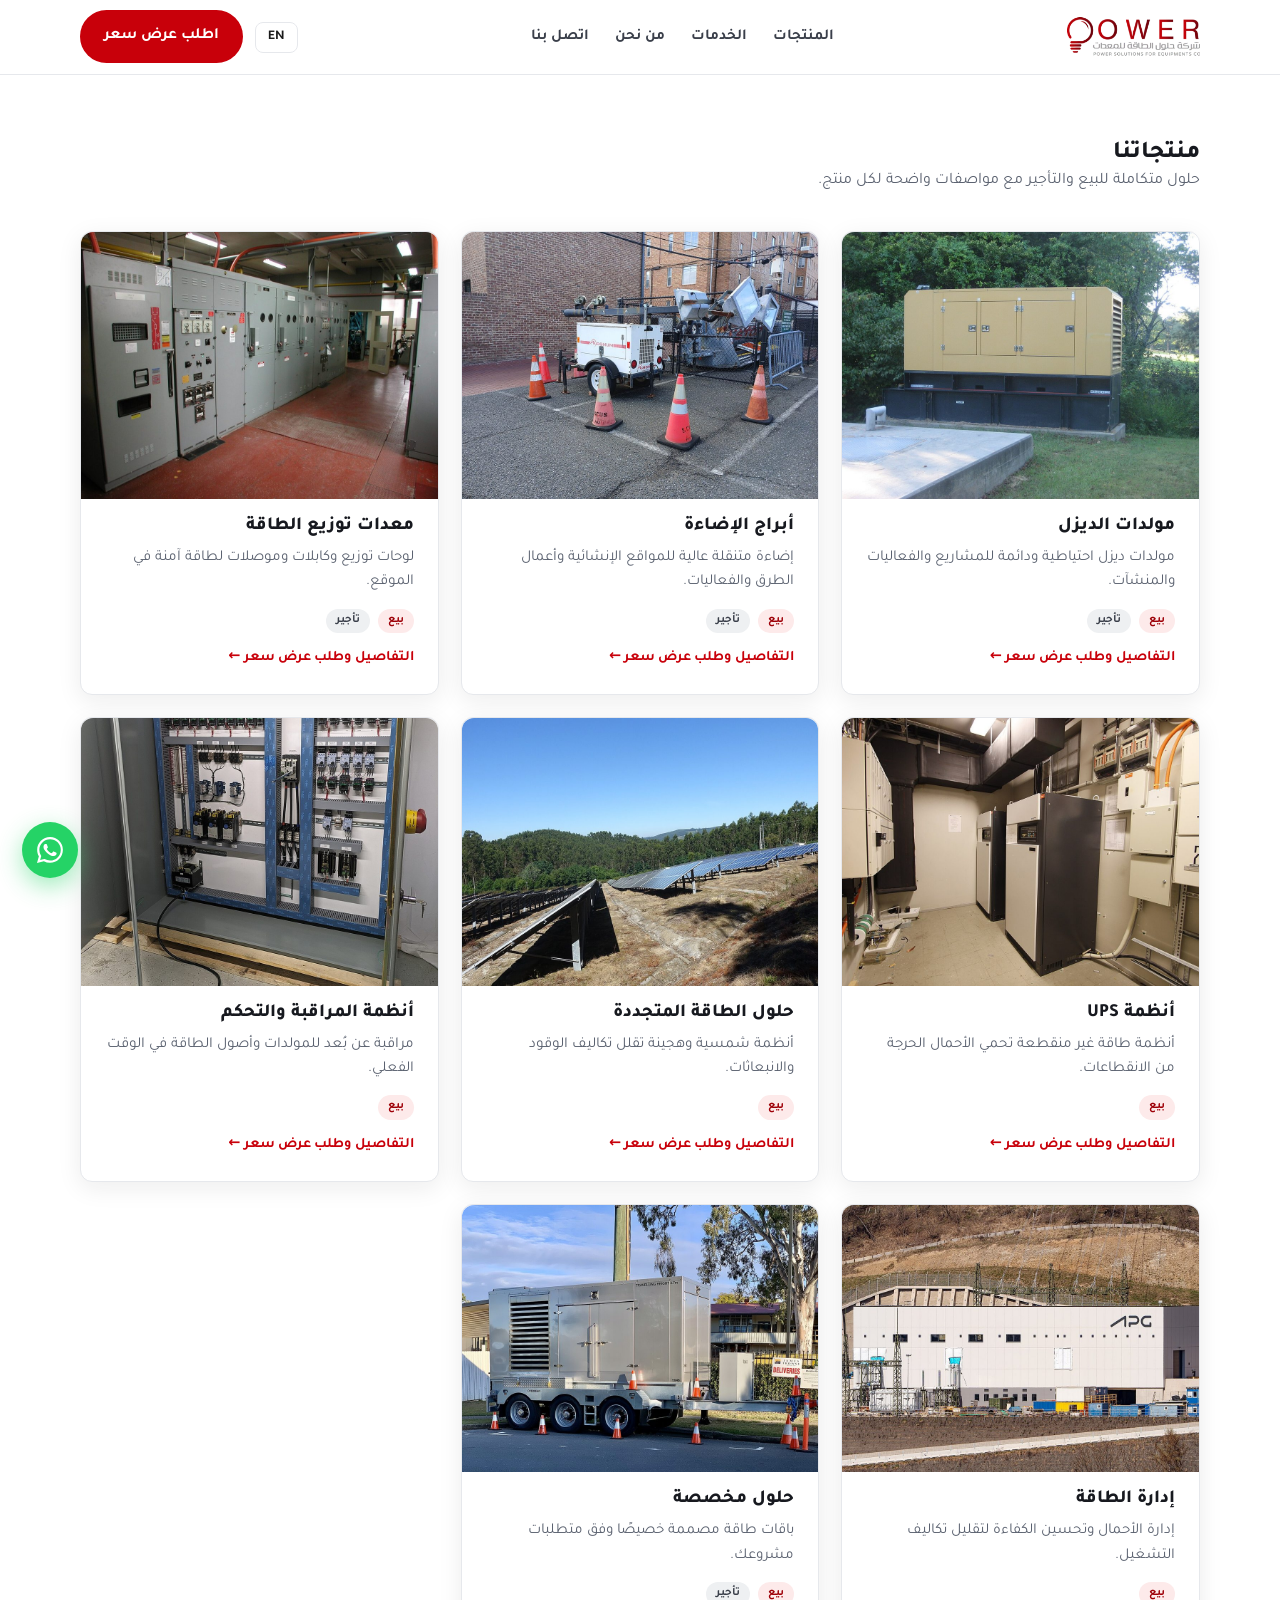
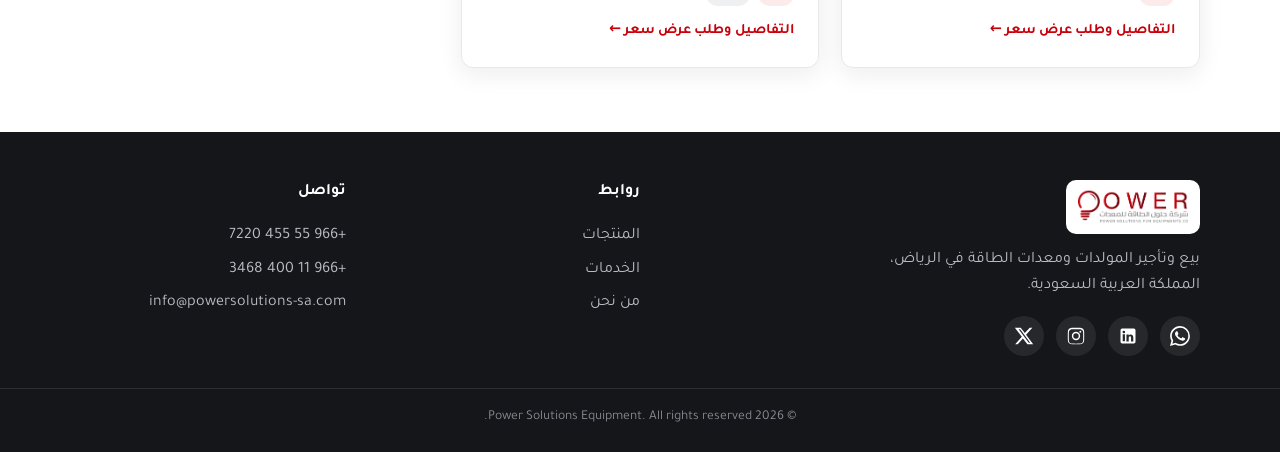
==== commit 6911d562: "Intro animation as hero background; fix WhatsApp icon; real photos - Move intro motion-graphic into " ====
--- a/products/index.html
+++ b/products/index.html
@@ -43,56 +43,56 @@
       <p class="section-sub"><span data-ar>حلول متكاملة للبيع والتأجير مع مواصفات واضحة لكل منتج.</span><span data-en>Complete sale and rental solutions with clear specs for every product.</span></p>
       <div class="grid cols-3">
         <article class="card">
-          <div class="media"><img src="../assets/img/generators.svg" alt="Diesel Generators" loading="lazy" /></div>
+          <div class="media"><img src="../assets/img/generators.jpg" alt="Diesel Generators" loading="lazy" /></div>
           <h3><span data-ar>مولدات الديزل</span><span data-en>Diesel Generators</span></h3>
           <p><span data-ar>مولدات ديزل احتياطية ودائمة للمشاريع والفعاليات والمنشآت.</span><span data-en>Reliable standby and prime power generators for projects, events and facilities.</span></p>
           <div class="tag-row"><span class="tag buy"><span data-ar>بيع</span><span data-en>Buy</span></span><span class="tag rent"><span data-ar>تأجير</span><span data-en>Rent</span></span></div>
           <a class="card-link" href="generators.html"><span data-ar>التفاصيل وطلب عرض سعر ←</span><span data-en>Details & quote →</span></a>
         </article>
         <article class="card">
-          <div class="media"><img src="../assets/img/light-towers.svg" alt="Light Towers" loading="lazy" /></div>
+          <div class="media"><img src="../assets/img/light-towers.jpg" alt="Light Towers" loading="lazy" /></div>
           <h3><span data-ar>أبراج الإضاءة</span><span data-en>Light Towers</span></h3>
           <p><span data-ar>إضاءة متنقلة عالية للمواقع الإنشائية وأعمال الطرق والفعاليات.</span><span data-en>Mobile high-mast lighting for construction sites, roadworks and events.</span></p>
           <div class="tag-row"><span class="tag buy"><span data-ar>بيع</span><span data-en>Buy</span></span><span class="tag rent"><span data-ar>تأجير</span><span data-en>Rent</span></span></div>
           <a class="card-link" href="light-towers.html"><span data-ar>التفاصيل وطلب عرض سعر ←</span><span data-en>Details & quote →</span></a>
         </article>
         <article class="card">
-          <div class="media"><img src="../assets/img/power-distribution.svg" alt="Power Distribution Equipment" loading="lazy" /></div>
+          <div class="media"><img src="../assets/img/power-distribution.jpg" alt="Power Distribution Equipment" loading="lazy" /></div>
           <h3><span data-ar>معدات توزيع الطاقة</span><span data-en>Power Distribution Equipment</span></h3>
           <p><span data-ar>لوحات توزيع وكابلات وموصلات لطاقة آمنة في الموقع.</span><span data-en>Distribution boards, cables and connectors for safe on-site power.</span></p>
           <div class="tag-row"><span class="tag buy"><span data-ar>بيع</span><span data-en>Buy</span></span><span class="tag rent"><span data-ar>تأجير</span><span data-en>Rent</span></span></div>
           <a class="card-link" href="power-distribution.html"><span data-ar>التفاصيل وطلب عرض سعر ←</span><span data-en>Details & quote →</span></a>
         </article>
         <article class="card">
-          <div class="media"><img src="../assets/img/ups.svg" alt="UPS Systems" loading="lazy" /></div>
+          <div class="media"><img src="../assets/img/ups.jpg" alt="UPS Systems" loading="lazy" /></div>
           <h3><span data-ar>أنظمة UPS</span><span data-en>UPS Systems</span></h3>
           <p><span data-ar>أنظمة طاقة غير منقطعة تحمي الأحمال الحرجة من الانقطاعات.</span><span data-en>Uninterruptible power supplies protecting critical loads from outages.</span></p>
           <div class="tag-row"><span class="tag buy"><span data-ar>بيع</span><span data-en>Buy</span></span></div>
           <a class="card-link" href="ups.html"><span data-ar>التفاصيل وطلب عرض سعر ←</span><span data-en>Details & quote →</span></a>
         </article>
         <article class="card">
-          <div class="media"><img src="../assets/img/renewable-energy.svg" alt="Renewable Energy Solutions" loading="lazy" /></div>
+          <div class="media"><img src="../assets/img/renewable-energy.jpg" alt="Renewable Energy Solutions" loading="lazy" /></div>
           <h3><span data-ar>حلول الطاقة المتجددة</span><span data-en>Renewable Energy Solutions</span></h3>
           <p><span data-ar>أنظمة شمسية وهجينة تقلل تكاليف الوقود والانبعاثات.</span><span data-en>Solar and hybrid systems that cut fuel costs and emissions.</span></p>
           <div class="tag-row"><span class="tag buy"><span data-ar>بيع</span><span data-en>Buy</span></span></div>
           <a class="card-link" href="renewable-energy.html"><span data-ar>التفاصيل وطلب عرض سعر ←</span><span data-en>Details & quote →</span></a>
         </article>
         <article class="card">
-          <div class="media"><img src="../assets/img/monitoring-control.svg" alt="Monitoring & Control Systems" loading="lazy" /></div>
+          <div class="media"><img src="../assets/img/monitoring-control.jpg" alt="Monitoring & Control Systems" loading="lazy" /></div>
           <h3><span data-ar>أنظمة المراقبة والتحكم</span><span data-en>Monitoring & Control Systems</span></h3>
           <p><span data-ar>مراقبة عن بُعد للمولدات وأصول الطاقة في الوقت الفعلي.</span><span data-en>Remote monitoring of generators and power assets in real time.</span></p>
           <div class="tag-row"><span class="tag buy"><span data-ar>بيع</span><span data-en>Buy</span></span></div>
           <a class="card-link" href="monitoring-control.html"><span data-ar>التفاصيل وطلب عرض سعر ←</span><span data-en>Details & quote →</span></a>
         </article>
         <article class="card">
-          <div class="media"><img src="../assets/img/energy-management.svg" alt="Energy Management" loading="lazy" /></div>
+          <div class="media"><img src="../assets/img/energy-management.jpg" alt="Energy Management" loading="lazy" /></div>
           <h3><span data-ar>إدارة الطاقة</span><span data-en>Energy Management</span></h3>
           <p><span data-ar>إدارة الأحمال وتحسين الكفاءة لتقليل تكاليف التشغيل.</span><span data-en>Load management and efficiency optimization to reduce running costs.</span></p>
           <div class="tag-row"><span class="tag buy"><span data-ar>بيع</span><span data-en>Buy</span></span></div>
           <a class="card-link" href="energy-management.html"><span data-ar>التفاصيل وطلب عرض سعر ←</span><span data-en>Details & quote →</span></a>
         </article>
         <article class="card">
-          <div class="media"><img src="../assets/img/custom-solutions.svg" alt="Custom Solutions" loading="lazy" /></div>
+          <div class="media"><img src="../assets/img/custom-solutions.jpg" alt="Custom Solutions" loading="lazy" /></div>
           <h3><span data-ar>حلول مخصصة</span><span data-en>Custom Solutions</span></h3>
           <p><span data-ar>باقات طاقة مصممة خصيصًا وفق متطلبات مشروعك.</span><span data-en>Tailored power packages engineered to your project requirements.</span></p>
           <div class="tag-row"><span class="tag buy"><span data-ar>بيع</span><span data-en>Buy</span></span><span class="tag rent"><span data-ar>تأجير</span><span data-en>Rent</span></span></div>
@@ -107,7 +107,7 @@
         <img class="footer-logo" src="../assets/img/logo.webp" alt="Power Solutions Equipment" />
         <p style="max-width:320px"><span data-ar>بيع وتأجير المولدات ومعدات الطاقة في الرياض، المملكة العربية السعودية.</span><span data-en>Sale and rental of generators and power equipment in Riyadh, Saudi Arabia.</span></p>
         <div class="social-row">
-          <a href="https://wa.me/966554557220" target="_blank" rel="noopener" aria-label="WhatsApp"><svg viewBox="0 0 24 24" fill="currentColor"><path d="M.057 24l1.687-6.163a11.867 11.867 0 01-1.587-5.945C.16 5.335 5.495 0 12.05 0a11.82 11.82 0 018.413 3.488 11.82 11.82 0 013.48 8.414c-.003 6.557-5.338 11.892-11.893 11.892a11.9 11.9 0 01-5.688-1.448L.057 24zm6.597-3.807c1.676.995 3.276 1.591 5.392 1.592 5.448 0 9.886-4.434 9.889-9.885.002-5.462-4.415-9.89-9.881-9.892-5.452 0-9.887 4.434-9.889 9.884a9.86 9.86 0 001.51 5.26l-.999 3.648 3.978-.607z"/></svg></a>
+          <a href="https://wa.me/966554557220" target="_blank" rel="noopener" aria-label="WhatsApp"><svg viewBox="0 0 24 24" fill="currentColor"><path d="M17.472 14.382c-.297-.149-1.758-.867-2.03-.967-.273-.099-.471-.148-.67.15-.197.297-.767.966-.94 1.164-.173.199-.347.223-.644.075-.297-.15-1.255-.463-2.39-1.475-.883-.788-1.48-1.761-1.653-2.059-.173-.297-.018-.458.13-.606.134-.133.298-.347.446-.52.149-.174.198-.298.298-.497.099-.198.05-.371-.025-.52-.075-.149-.669-1.612-.916-2.207-.242-.579-.487-.5-.669-.51-.173-.008-.371-.01-.57-.01-.198 0-.52.074-.792.372-.272.297-1.04 1.016-1.04 2.479 0 1.462 1.065 2.875 1.213 3.074.149.198 2.096 3.2 5.077 4.487.709.306 1.262.489 1.694.625.712.227 1.36.195 1.871.118.571-.085 1.758-.719 2.006-1.413.248-.694.248-1.289.173-1.413-.074-.124-.272-.198-.57-.347m-5.421 7.403h-.004a9.87 9.87 0 01-5.031-1.378l-.361-.214-3.741.982.998-3.648-.235-.374a9.86 9.86 0 01-1.51-5.26c.001-5.45 4.436-9.884 9.888-9.884 2.64 0 5.122 1.03 6.988 2.898a9.825 9.825 0 012.893 6.994c-.003 5.45-4.437 9.884-9.885 9.884m8.413-18.297A11.815 11.815 0 0012.05 0C5.495 0 .16 5.335.157 11.892c0 2.096.547 4.142 1.588 5.945L0 24l6.305-1.654a11.882 11.882 0 005.683 1.448h.005c6.554 0 11.89-5.335 11.893-11.893a11.821 11.821 0 00-3.48-8.413z"/></svg></a>
           <a href="#" target="_blank" rel="noopener" aria-label="LinkedIn"><svg viewBox="0 0 24 24" fill="currentColor"><path d="M19 3a2 2 0 012 2v14a2 2 0 01-2 2H5a2 2 0 01-2-2V5a2 2 0 012-2h14zM8.34 18.34V9.9H5.67v8.44h2.67zM7 8.73a1.55 1.55 0 100-3.1 1.55 1.55 0 000 3.1zm11.34 9.61v-4.63c0-2.47-1.32-3.62-3.08-3.62-1.42 0-2.06.78-2.41 1.33v-1.14h-2.67c.04.75 0 8.44 0 8.44h2.67v-4.71c0-.24.02-.48.09-.65.19-.48.63-.98 1.37-.98.97 0 1.36.74 1.36 1.82v4.52h2.67z"/></svg></a>
           <a href="#" target="_blank" rel="noopener" aria-label="Instagram"><svg viewBox="0 0 24 24" fill="currentColor"><path d="M12 2.16c3.2 0 3.58.01 4.85.07 1.17.05 1.8.25 2.23.41.56.22.96.48 1.38.9.42.42.68.82.9 1.38.16.43.36 1.06.41 2.23.06 1.27.07 1.65.07 4.85s-.01 3.58-.07 4.85c-.05 1.17-.25 1.8-.41 2.23-.22.56-.48.96-.9 1.38-.42.42-.82.68-1.38.9-.43.16-1.06.36-2.23.41-1.27.06-1.65.07-4.85.07s-3.58-.01-4.85-.07c-1.17-.05-1.8-.25-2.23-.41a3.81 3.81 0 01-1.38-.9 3.81 3.81 0 01-.9-1.38c-.16-.43-.36-1.06-.41-2.23C2.17 15.58 2.16 15.2 2.16 12s.01-3.58.07-4.85c.05-1.17.25-1.8.41-2.23.22-.56.48-.96.9-1.38.42-.42.82-.68 1.38-.9.43-.16 1.06-.36 2.23-.41C8.42 2.17 8.8 2.16 12 2.16zm0 1.8c-3.15 0-3.52.01-4.76.07-.9.04-1.38.19-1.71.32-.43.17-.74.37-1.06.69-.32.32-.52.63-.69 1.06-.13.33-.28.81-.32 1.71-.06 1.24-.07 1.61-.07 4.76s.01 3.52.07 4.76c.04.9.19 1.38.32 1.71.17.43.37.74.69 1.06.32.32.63.52 1.06.69.33.13.81.28 1.71.32 1.24.06 1.61.07 4.76.07s3.52-.01 4.76-.07c.9-.04 1.38-.19 1.71-.32.43-.17.74-.37 1.06-.69.32-.32.52-.63.69-1.06.13-.33.28-.81.32-1.71.06-1.24.07-1.61.07-4.76s-.01-3.52-.07-4.76c-.04-.9-.19-1.38-.32-1.71a2.85 2.85 0 00-.69-1.06 2.85 2.85 0 00-1.06-.69c-.33-.13-.81-.28-1.71-.32-1.24-.06-1.61-.07-4.76-.07zm0 3.06a4.98 4.98 0 110 9.96 4.98 4.98 0 010-9.96zm0 8.21a3.23 3.23 0 100-6.46 3.23 3.23 0 000 6.46zm6.34-8.41a1.16 1.16 0 11-2.32 0 1.16 1.16 0 012.32 0z"/></svg></a>
           <a href="#" target="_blank" rel="noopener" aria-label="X"><svg viewBox="0 0 24 24" fill="currentColor"><path d="M18.9 2H22l-7.5 8.57L23 22h-6.9l-5.4-7.06L4.5 22H1.4l8-9.17L1 2h7.06l4.9 6.48L18.9 2zm-1.2 18h1.7L7.4 3.8H5.6L17.7 20z"/></svg></a>
@@ -129,7 +129,7 @@
     <div class="footer-bottom">© 2026 Power Solutions Equipment. All rights reserved.</div>
   </footer>
   <a class="wa-float" data-wa="966554557220" target="_blank" rel="noopener" aria-label="WhatsApp">
-    <svg width="26" height="26" viewBox="0 0 24 24" fill="currentColor"><path d="M.057 24l1.687-6.163a11.867 11.867 0 01-1.587-5.945C.16 5.335 5.495 0 12.05 0a11.82 11.82 0 018.413 3.488 11.82 11.82 0 013.48 8.414c-.003 6.557-5.338 11.892-11.893 11.892a11.9 11.9 0 01-5.688-1.448L.057 24zm6.597-3.807c1.676.995 3.276 1.591 5.392 1.592 5.448 0 9.886-4.434 9.889-9.885.002-5.462-4.415-9.89-9.881-9.892-5.452 0-9.887 4.434-9.889 9.884a9.86 9.86 0 001.51 5.26l-.999 3.648 3.978-.607z"/></svg>
+    <svg width="26" height="26" viewBox="0 0 24 24" fill="currentColor"><path d="M17.472 14.382c-.297-.149-1.758-.867-2.03-.967-.273-.099-.471-.148-.67.15-.197.297-.767.966-.94 1.164-.173.199-.347.223-.644.075-.297-.15-1.255-.463-2.39-1.475-.883-.788-1.48-1.761-1.653-2.059-.173-.297-.018-.458.13-.606.134-.133.298-.347.446-.52.149-.174.198-.298.298-.497.099-.198.05-.371-.025-.52-.075-.149-.669-1.612-.916-2.207-.242-.579-.487-.5-.669-.51-.173-.008-.371-.01-.57-.01-.198 0-.52.074-.792.372-.272.297-1.04 1.016-1.04 2.479 0 1.462 1.065 2.875 1.213 3.074.149.198 2.096 3.2 5.077 4.487.709.306 1.262.489 1.694.625.712.227 1.36.195 1.871.118.571-.085 1.758-.719 2.006-1.413.248-.694.248-1.289.173-1.413-.074-.124-.272-.198-.57-.347m-5.421 7.403h-.004a9.87 9.87 0 01-5.031-1.378l-.361-.214-3.741.982.998-3.648-.235-.374a9.86 9.86 0 01-1.51-5.26c.001-5.45 4.436-9.884 9.888-9.884 2.64 0 5.122 1.03 6.988 2.898a9.825 9.825 0 012.893 6.994c-.003 5.45-4.437 9.884-9.885 9.884m8.413-18.297A11.815 11.815 0 0012.05 0C5.495 0 .16 5.335.157 11.892c0 2.096.547 4.142 1.588 5.945L0 24l6.305-1.654a11.882 11.882 0 005.683 1.448h.005c6.554 0 11.89-5.335 11.893-11.893a11.821 11.821 0 00-3.48-8.413z"/></svg>
   </a>
   <script src="../js/i18n.js"></script>
   <script src="../js/main.js"></script>
--- a/css/styles.css
+++ b/css/styles.css
@@ -241,6 +241,7 @@
 .hero-fx .o1 { width: 360px; height: 360px; background: #c8000a; top: -90px; inset-inline-start: -70px; }
 .hero-fx .o2 { width: 280px; height: 280px; background: #7d0a1b; bottom: -70px; inset-inline-end: 8%; animation-delay: -5s; }
 .hero-fx .o3 { width: 190px; height: 190px; background: #ff5a5f; top: 38%; inset-inline-end: -50px; opacity: .32; animation-delay: -9s; }
+.hero-anim { position: absolute; inset: 0; width: 100%; height: 100%; }
 @keyframes float {
   0%, 100% { transform: translate(0,0) scale(1); }
   33% { transform: translate(22px,-26px) scale(1.08); }
